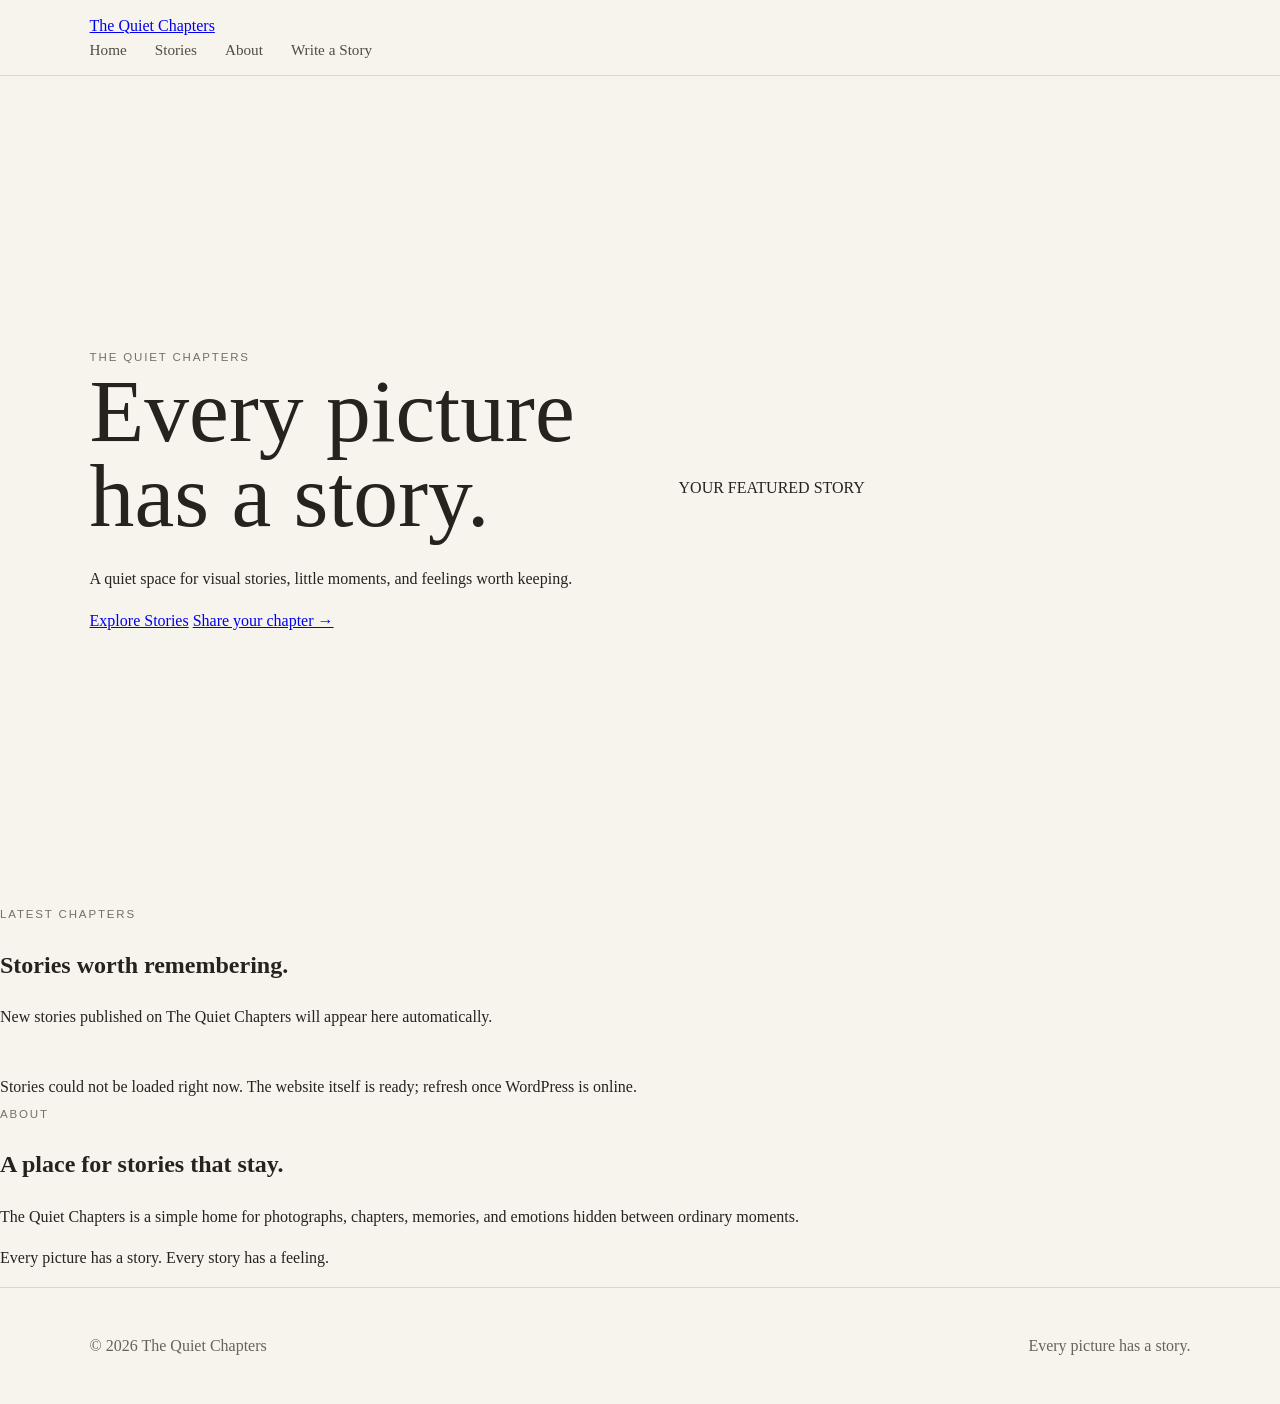
==== index.html @ 66b333bf "Add files via upload" ====
<!doctype html>
<html lang="en">
<head>
  <meta charset="utf-8">
  <meta name="viewport" content="width=device-width, initial-scale=1">
  <title>The Quiet Chapters</title>
  <meta name="description" content="Every picture has a story. Every story has a feeling.">
  <link rel="stylesheet" href="styles.css">
</head>
<body>
<header class="site-header">
  <div class="nav-wrap">
    <a class="brand" href="#home">The Quiet Chapters</a>
    <nav>
      <a href="#home">Home</a>
      <a href="#stories">Stories</a>
      <a href="#about">About</a>
      <a class="write-btn" id="writeBtn" href="#" target="_blank" rel="noopener">Write a Story</a>
    </nav>
  </div>
</header>

<main>
  <section class="hero" id="home">
    <div class="hero-copy">
      <span class="eyebrow">THE QUIET CHAPTERS</span>
      <h1>Every picture has a story.</h1>
      <p>A quiet space for visual stories, little moments, and feelings worth keeping.</p>
      <div class="hero-actions">
        <a class="primary-btn" href="#stories">Explore Stories</a>
        <a class="text-btn" id="heroWrite" href="#" target="_blank" rel="noopener">Share your chapter →</a>
      </div>
    </div>
    <div class="hero-art">
      <div class="hero-art-inner">YOUR FEATURED STORY</div>
    </div>
  </section>

  <section class="stories-section" id="stories">
    <div class="section-heading">
      <span class="eyebrow">LATEST CHAPTERS</span>
      <h2>Stories worth remembering.</h2>
      <p>New stories published on The Quiet Chapters will appear here automatically.</p>
    </div>

    <div id="status" class="status">Loading stories…</div>
    <div id="storiesGrid" class="stories-grid"></div>
  </section>

  <section class="about-section" id="about">
    <div>
      <span class="eyebrow">ABOUT</span>
      <h2>A place for stories that stay.</h2>
    </div>
    <div>
      <p>The Quiet Chapters is a simple home for photographs, chapters, memories, and emotions hidden between ordinary moments.</p>
      <p class="muted">Every picture has a story. Every story has a feeling.</p>
    </div>
  </section>
</main>

<footer>
  <span>© 2026 The Quiet Chapters</span>
  <span>Every picture has a story.</span>
</footer>

<script src="script.js"></script>
</body>
</html>
---- styles.css ----
*{box-sizing:border-box}html{scroll-behavior:smooth}body{margin:0;background:#f7f4ee;color:#26231f;font-family:Georgia,"Times New Roman",serif;line-height:1.6}.site-header{height:76px;padding:0 7%;display:flex;align-items:center;justify-content:space-between;border-bottom:1px solid #ddd6ca;background:#f7f4ee;position:sticky;top:0;z-index:10}.logo{color:#26231f;text-decoration:none;font-size:1.35rem}.site-header nav{display:flex;gap:28px}.site-header nav a{color:#514c45;text-decoration:none;font-size:.95rem}.hero{min-height:calc(100vh - 76px);padding:8% 7%;display:grid;grid-template-columns:1fr 1fr;gap:7%;align-items:center}.eyebrow{font-family:Arial,sans-serif;letter-spacing:.16em;font-size:.72rem;margin:0 0 16px;color:#766f65}.hero h1{font-size:clamp(3.2rem,7vw,6.5rem);line-height:.95;font-weight:400;margin:0 0 28px}.intro{font-size:1.2rem;max-width:520px;color:#5e584f}.button{display:inline-block;margin-top:20px;padding:13px 22px;background:#26231f;color:#fff;text-decoration:none;border-radius:2px}.placeholder{background:linear-gradient(135deg,#ddd8cf,#eeeae3);min-height:260px;display:grid;place-items:center;color:#8c857b;font-family:Arial,sans-serif;font-size:.8rem}.hero-image{min-height:560px}.section{padding:100px 7%}.section-heading{max-width:650px;margin-bottom:45px}.section h2{font-size:clamp(2.2rem,4vw,4rem);font-weight:400;line-height:1.05;margin:0}.cards{display:grid;grid-template-columns:repeat(3,1fr);gap:28px}.card{background:#fff;border:1px solid #e4ded4}.card-image{min-height:280px}.card-body{padding:26px}.card h3{font-size:1.5rem;font-weight:400;line-height:1.2}.card p{color:#696259}.card a{color:#26231f}.quote-section{padding:120px 7%;text-align:center;background:#26231f;color:#f7f4ee}.quote-section p{font-size:clamp(2rem,5vw,4.5rem);line-height:1.15;max-width:1000px;margin:auto}.about{display:grid;grid-template-columns:1fr 1fr;gap:8%;align-items:start}.about>p{font-size:1.25rem;color:#5e584f;margin-top:0}footer{padding:45px 7%;border-top:1px solid #ddd6ca;display:flex;justify-content:space-between;color:#696259}footer p{margin:5px 0}@media(max-width:800px){.site-header{padding:0 5%;height:auto;min-height:70px}.site-header nav{gap:12px}.site-header nav a{font-size:.78rem}.hero{grid-template-columns:1fr;padding:70px 5%}.hero-image{min-height:360px}.section{padding:75px 5%}.cards{grid-template-columns:1fr}.about{grid-template-columns:1fr;gap:25px}footer{padding:35px 5%;display:block}.quote-section{padding:85px 5%}}
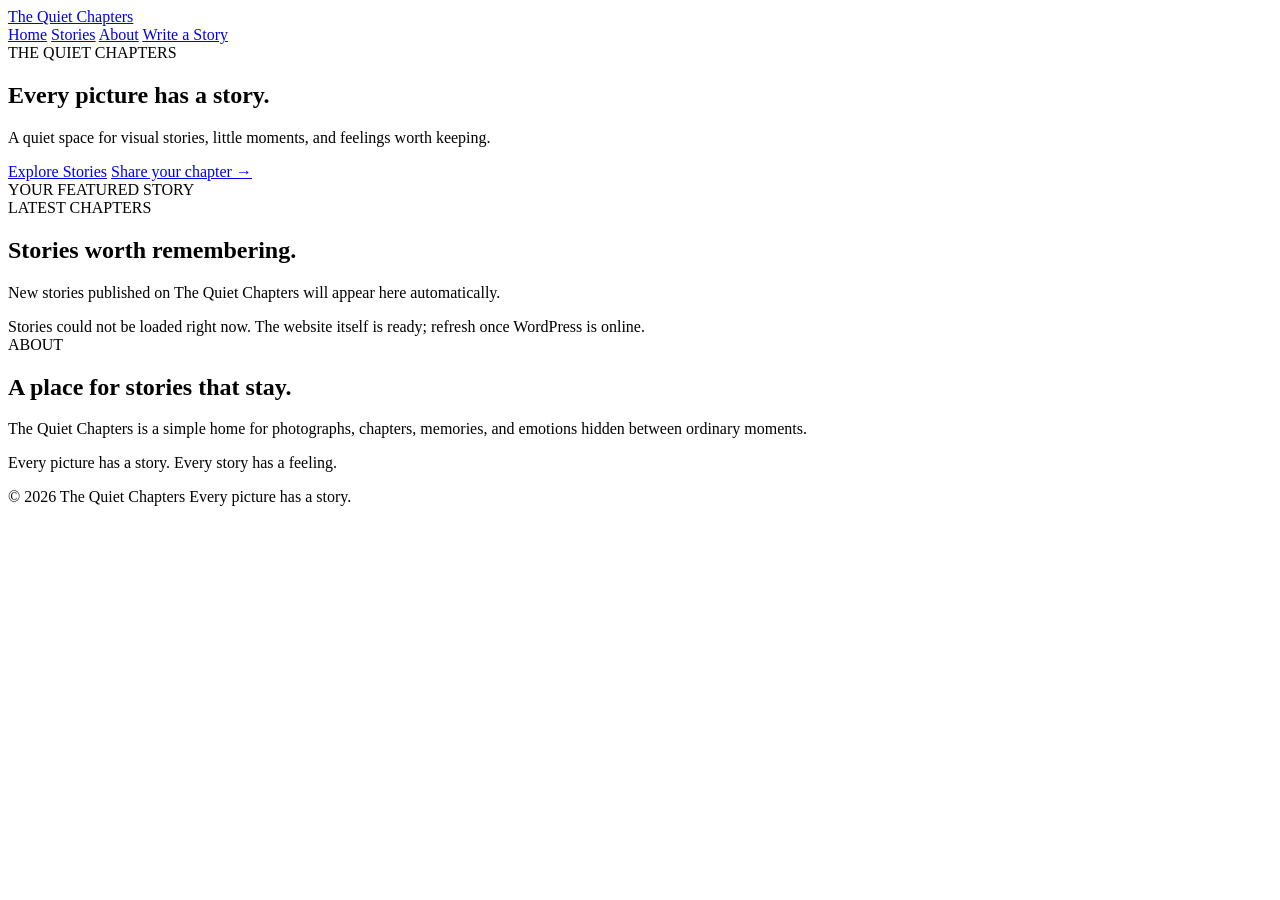
==== commit 4f252017: "Update index.html" ====
--- a/index.html
+++ b/index.html
@@ -5,8 +5,9 @@
   <meta name="viewport" content="width=device-width, initial-scale=1">
   <title>The Quiet Chapters</title>
   <meta name="description" content="Every picture has a story. Every story has a feeling.">
-  <link rel="stylesheet" href="styles.css">
-</head>
+<meta name="author" content="The Quiet Chapters">
+<meta property="og:site_name" content="The Quiet Chapters">
+<meta property="og:title" content="The Quiet Chapters — Every picture has a story">
 <body>
 <header class="site-header">
   <div class="nav-wrap">
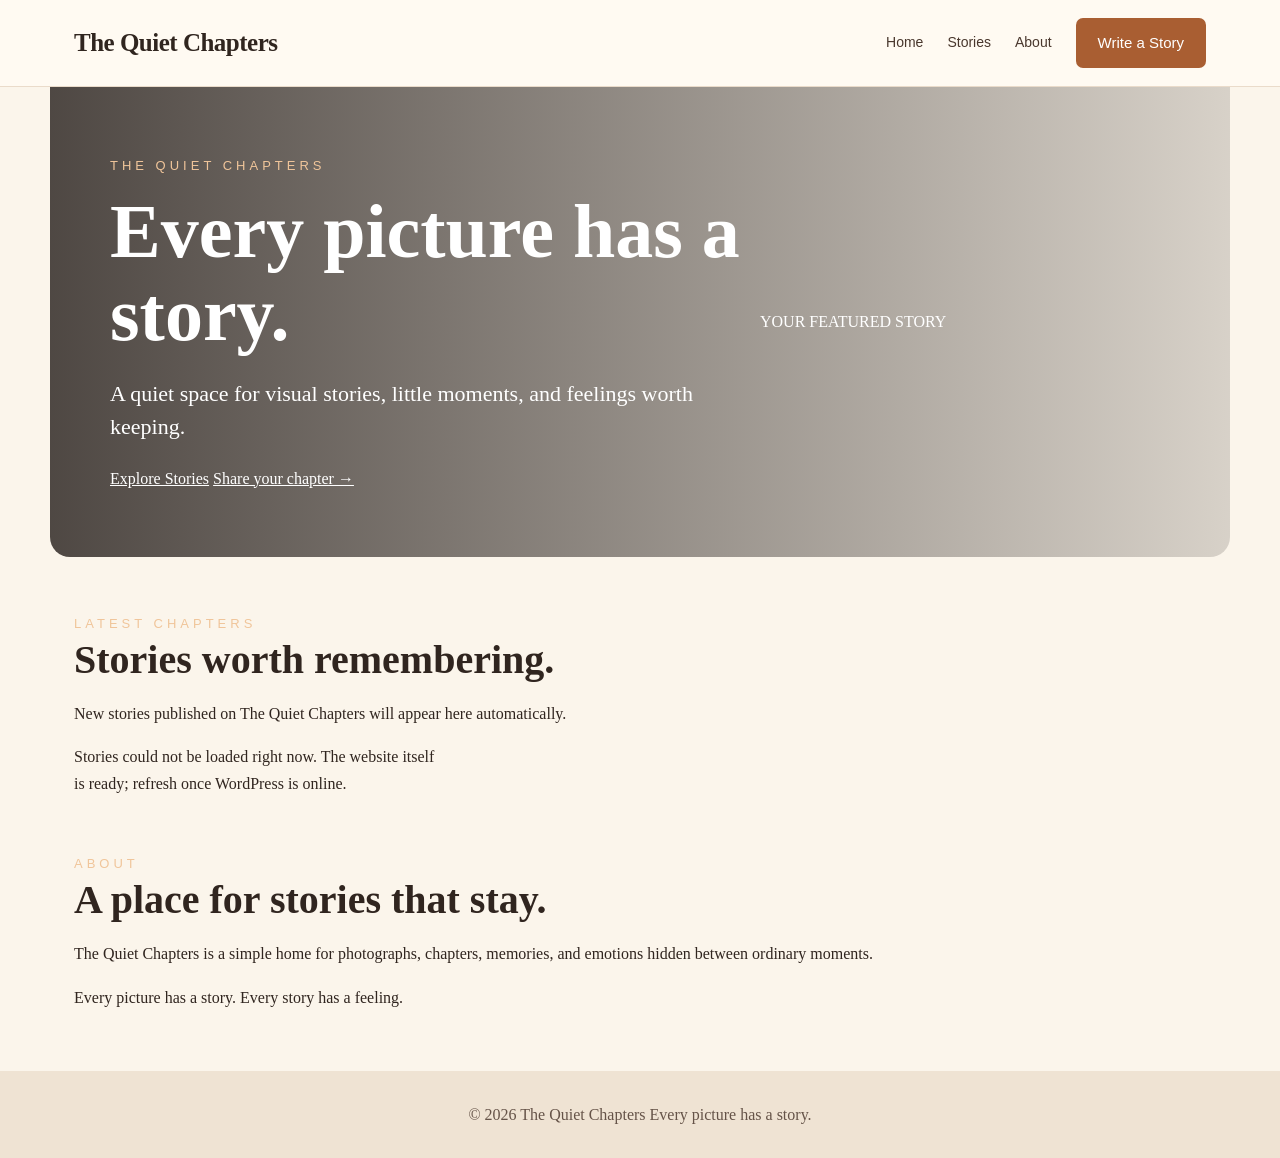
==== commit e3c3c217: "Update index.html" ====
--- a/index.html
+++ b/index.html
@@ -8,19 +8,20 @@
 <meta name="author" content="The Quiet Chapters">
 <meta property="og:site_name" content="The Quiet Chapters">
 <meta property="og:title" content="The Quiet Chapters — Every picture has a story">
+ </head>
 <body>
+<link rel="stylesheet" href="styles.css">
 <header class="site-header">
-  <div class="nav-wrap">
-    <a class="brand" href="#home">The Quiet Chapters</a>
-    <nav>
-      <a href="#home">Home</a>
-      <a href="#stories">Stories</a>
-      <a href="#about">About</a>
-      <a class="write-btn" id="writeBtn" href="#" target="_blank" rel="noopener">Write a Story</a>
-    </nav>
+<div class="nav-wrap">
+<a class="brand" href="#home">The Quiet Chapters</a>
+<nav>
+  <a href="#home">Home</a>
+  <a href="#stories">Stories</a>
+  <a href="#about">About</a>
+  <a class="write-btn" id="writeBtn" href="#" target="_blank" rel="noopener">Write a Story</a>
+</nav>
   </div>
 </header>
-
 <main>
   <section class="hero" id="home">
     <div class="hero-copy">
--- a/styles.css
+++ b/styles.css
@@ -0,0 +1,30 @@
+*{box-sizing:border-box}
+html{scroll-behavior:smooth}
+body{margin:0;background:#fbf5eb;color:#30251f;font-family:Georgia,"Times New Roman",serif;line-height:1.7}
+a{color:inherit}
+.site-header{background:#fffaf2;border-bottom:1px solid #eadbca;position:sticky;top:0;z-index:10}
+.nav-wrap{max-width:1180px;margin:auto;padding:18px 24px;display:flex;align-items:center;justify-content:space-between;gap:22px}
+.brand{text-decoration:none;font-size:25px;font-weight:bold;letter-spacing:-.5px}
+nav{display:flex;align-items:center;gap:24px;flex-wrap:wrap}
+nav a{text-decoration:none;font-family:Arial,sans-serif;font-size:14px;color:#49372d}
+nav a:hover{color:#a85e32}
+main{max-width:1180px;margin:auto;padding:0 24px}
+.hero{min-height:470px;border-radius:0 0 20px 20px;background:linear-gradient(90deg,rgba(30,23,20,.78),rgba(30,23,20,.16)),url("https://images.unsplash.com/photo-1470770841072-f978cf4d019e?auto=format&fit=crop&w=1800&q=85") center/cover;display:flex;align-items:center;padding:60px;color:#fff;margin:0 -24px 36px}
+.hero-copy{max-width:650px}
+.eyebrow{text-transform:uppercase;letter-spacing:4px;color:#f0c59a;font-family:Arial,sans-serif;font-size:13px}
+h1{font-size:clamp(42px,6vw,76px);line-height:1.08;margin:12px 0 20px}
+h2{font-size:clamp(28px,4vw,40px);line-height:1.2;margin:0 0 16px}
+.hero p{font-size:22px;line-height:1.5}
+.button,.write-btn{display:inline-block;background:#a95e32;color:white!important;padding:12px 22px;border-radius:7px;text-decoration:none;border:0;font-size:15px}
+.button:hover,.write-btn:hover{background:#814321}
+section{margin:52px 0}
+.about-copy{max-width:760px}
+.about-copy p,.section-intro{font-size:17px;color:#655348}
+.story-grid,.stories-grid{display:grid;grid-template-columns:repeat(3,minmax(0,1fr));gap:22px}
+.story-card{background:#fffaf3;border:1px solid #eadbca;border-radius:13px;overflow:hidden;box-shadow:0 8px 24px rgba(69,43,25,.06);transition:transform .2s,box-shadow .2s}
+.story-card:hover{transform:translateY(-4px);box-shadow:0 14px 30px rgba(69,43,25,.12)}
+.story-card img{display:block;width:100%;height:220px;object-fit:cover}
+.story-card h3{font-size:22px;margin:18px 18px 8px}
+.story-card p{margin:0 18px 20px;color:#655348}
+footer{margin-top:60px;background:#efe3d3;padding:30px 24px;text-align:center;color:#655348}
+@media(max-width:760px){.nav-wrap{align-items:flex-start;flex-direction:column;padding:16px 18px}nav{gap:14px}.hero{min-height:390px;padding:30px;margin-left:-24px;margin-right:-24px}.hero p{font-size:18px}.story-grid,.stories-grid{grid-template-columns:1fr}section{margin:38px 0}.story-card img{height:230px}}
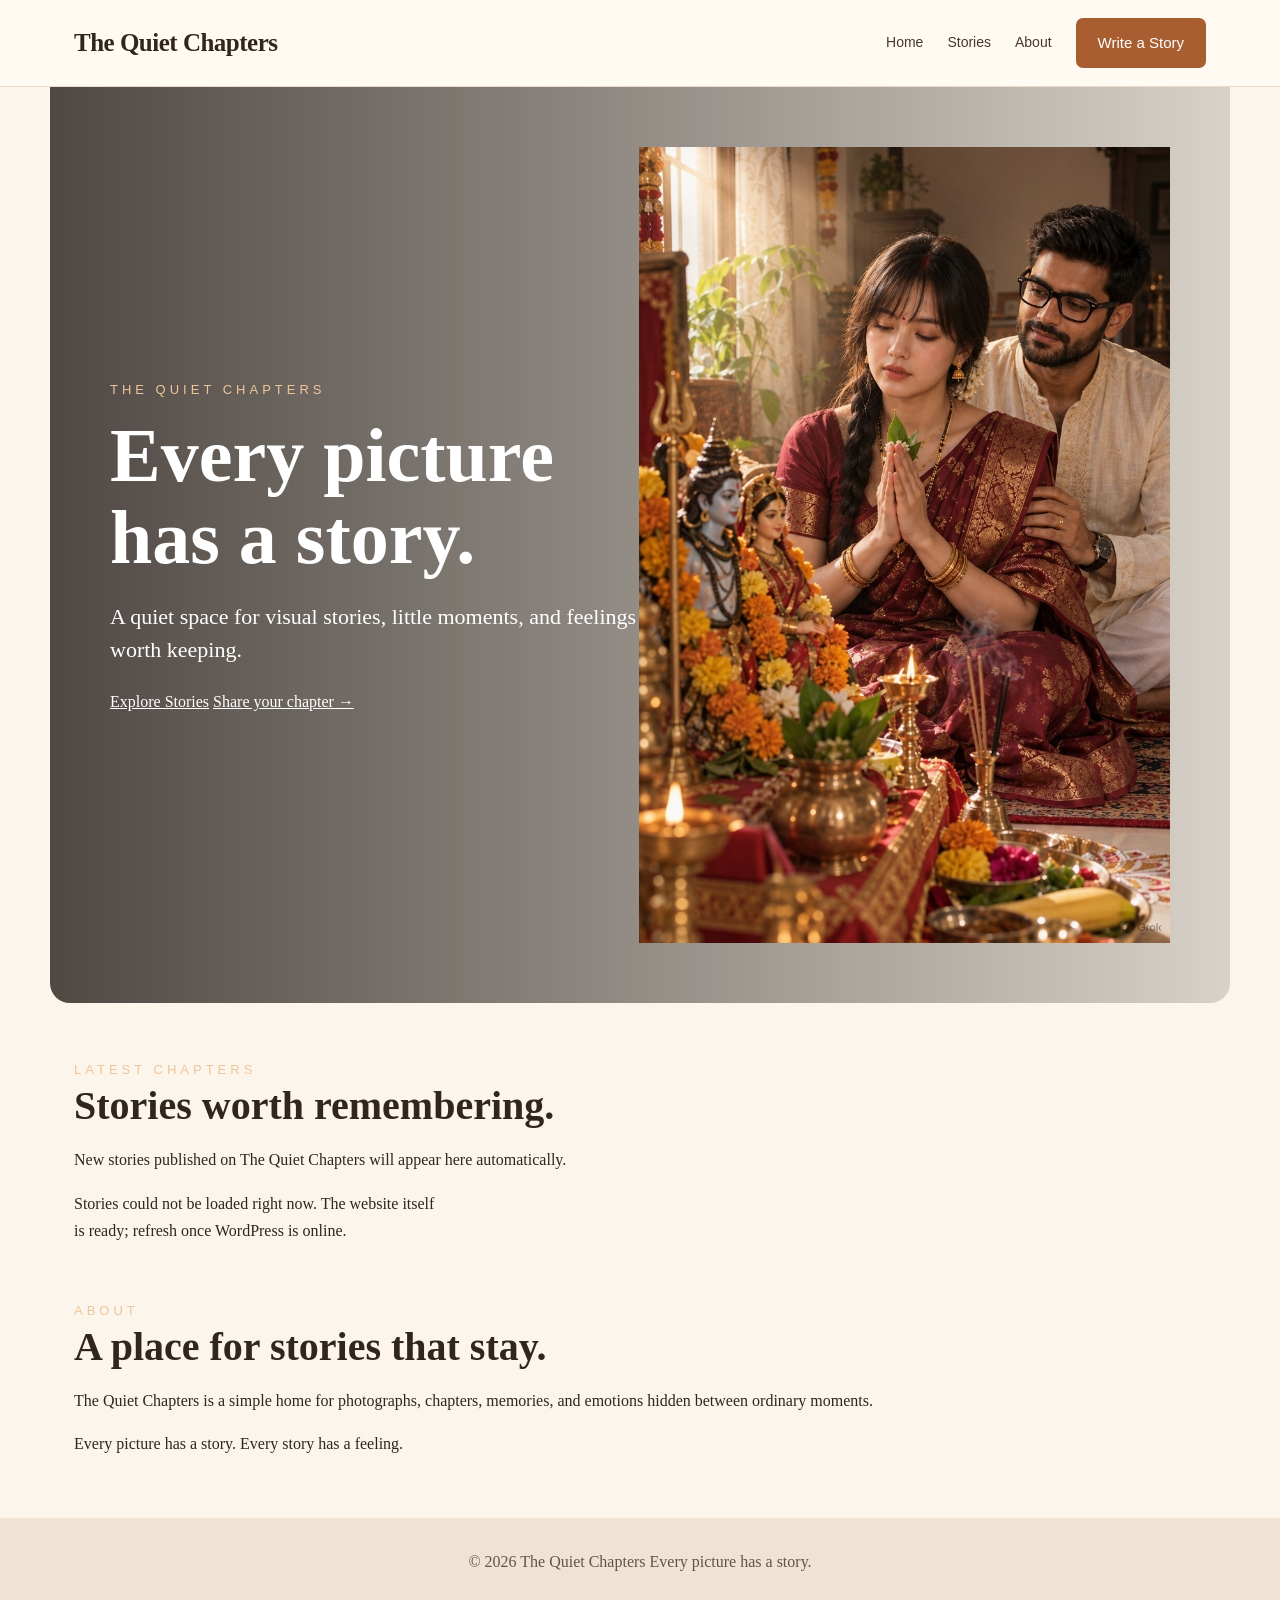
==== commit e6d73167: "Update index.html" ====
--- a/index.html
+++ b/index.html
@@ -34,7 +34,8 @@
       </div>
     </div>
     <div class="hero-art">
-      <div class="hero-art-inner">YOUR FEATURED STORY</div>
+
+<img src="J0eIa.jpg" alt="The Quiet Chapters banner" style="width:100%; height:auto; display:block;">
     </div>
   </section>
 
